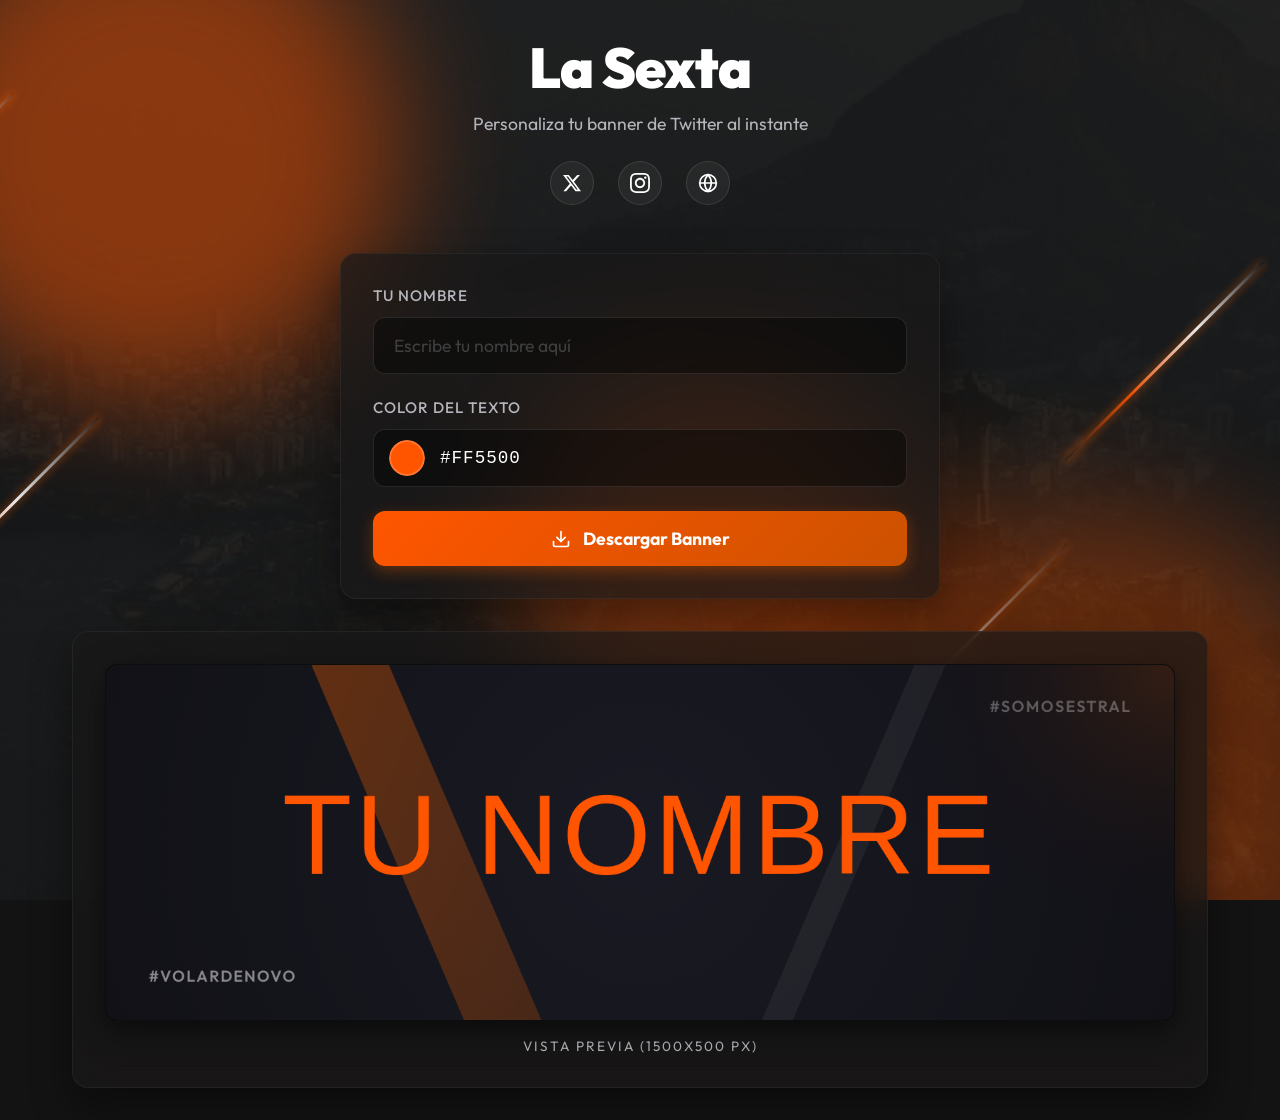
==== index.html @ 7a43eafd "Add files via upload" ====
<!DOCTYPE html>
<html lang="es">

<head>
    <meta charset="UTF-8">
    <meta name="viewport" content="width=device-width, initial-scale=1.0">
    <meta name="description"
        content="Genera tu banner personalizado para Twitter con La Sexta. Diseño premium y descarga automática.">
    <title>La Sexta - Twitter Banner Generator</title>
    <link rel="preconnect" href="https://fonts.googleapis.com">
    <link rel="preconnect" href="https://fonts.gstatic.com" crossorigin>
    <link href="https://fonts.googleapis.com/css2?family=Anton&family=Outfit:wght@300;400;700;900&display=swap"
        rel="stylesheet">
    <link rel="stylesheet" href="styles.css">
</head>

<body>
    <!-- Fondo animado: Destellos y líneas naranjas -->
    <div class="esports-bg">
        <!-- Destellos (Flares) -->
        <div class="flare flare-1"></div>
        <div class="flare flare-2"></div>
        <div class="flare flare-3"></div>

        <!-- Líneas en movimiento -->
        <div class="moving-line line-1"></div>
        <div class="moving-line line-2"></div>
        <div class="moving-line line-3"></div>
        <div class="moving-line line-4"></div>
        <div class="moving-line line-5"></div>
    </div>

    <div class="app-container">
        <header class="app-header">
            <a href="admin.html" style="text-decoration: none;">
                <h1 class="logo" id="siteTitle">La Sexta</h1>
            </a>
            <p class="subtitle" id="siteSubtitle">Personaliza tu banner de Twitter al instante</p>

            <div class="social-links" id="socialLinksContainer">
                <a href="https://x.com" id="iconX" class="social-icon" target="_blank" aria-label="Twitter / X">
                    <svg viewBox="0 0 24 24" fill="currentColor">
                        <path
                            d="M18.244 2.25h3.308l-7.227 8.26 8.502 11.24H16.17l-5.214-6.817L4.99 21.75H1.68l7.73-8.835L1.254 2.25H8.08l4.713 6.231zm-1.161 17.52h1.833L7.084 4.126H5.117z" />
                    </svg>
                </a>
                <a href="https://instagram.com" id="iconIg" class="social-icon" target="_blank" aria-label="Instagram">
                    <svg viewBox="0 0 24 24" fill="currentColor">
                        <path
                            d="M12 2.163c3.204 0 3.584.012 4.85.07 3.252.148 4.771 1.691 4.919 4.919.058 1.265.069 1.645.069 4.849 0 3.205-.012 3.584-.069 4.849-.149 3.225-1.664 4.771-4.919 4.919-1.266.058-1.644.07-4.85.07-3.204 0-3.584-.012-4.849-.07-3.26-.149-4.771-1.699-4.919-4.92-.058-1.265-.07-1.644-.07-4.849 0-3.204.013-3.583.07-4.849.149-3.227 1.664-4.771 4.919-4.919 1.266-.057 1.645-.069 4.849-.069zm0-2.163c-3.259 0-3.667.014-4.947.072-4.358.2-6.78 2.618-6.98 6.98-.059 1.281-.073 1.689-.073 4.948 0 3.259.014 3.668.072 4.948.2 4.358 2.618 6.78 6.98 6.98 1.281.058 1.689.072 4.948.072 3.259 0 3.668-.014 4.948-.072 4.354-.2 6.782-2.618 6.979-6.98.059-1.28.073-1.689.073-4.948 0-3.259-.014-3.667-.072-4.947-.196-4.354-2.617-6.78-6.979-6.98-1.281-.059-1.69-.073-4.949-.073zm0 5.838c-3.403 0-6.162 2.759-6.162 6.162s2.759 6.163 6.162 6.163 6.162-2.759 6.162-6.163c0-3.403-2.759-6.162-6.162-6.162zm0 10.162c-2.209 0-4-1.79-4-4 0-2.209 1.791-4 4-4s4 1.791 4 4c0 2.21-1.791 4-4 4zm6.406-11.845c-.796 0-1.441.645-1.441 1.44s.645 1.44 1.441 1.44c.795 0 1.439-.645 1.439-1.44s-.644-1.44-1.439-1.44z" />
                    </svg>
                </a>
                <a href="#" id="iconWeb" class="social-icon" target="_blank" aria-label="Website">
                    <svg viewBox="0 0 24 24" fill="none" stroke="currentColor" stroke-width="2" stroke-linecap="round"
                        stroke-linejoin="round">
                        <circle cx="12" cy="12" r="10"></circle>
                        <line x1="2" y1="12" x2="22" y2="12"></line>
                        <path
                            d="M12 2a15.3 15.3 0 0 1 4 10 15.3 15.3 0 0 1-4 10 15.3 15.3 0 0 1-4-10 15.3 15.3 0 0 1 4-10z">
                        </path>
                    </svg>
                </a>
            </div>
        </header>

        <main class="main-content">
            <div class="controls-panel glass-panel">
                <div class="input-group">
                    <label for="nameInput" id="inputLabel">Tu Nombre</label>
                    <input type="text" id="nameInput" placeholder="Escribe tu nombre aquí" autocomplete="off"
                        maxlength="20">
                </div>

                <div class="input-group">
                    <label for="bannerColorPicker">Color del Texto</label>
                    <div class="color-picker-wrapper">
                        <input type="color" id="bannerColorPicker" value="#ff5500" class="custom-color-input">
                        <span class="color-hex-display" id="colorHexDisplay">#ff5500</span>
                    </div>
                </div>

                <button id="downloadBtn" class="primary-btn">
                    <svg class="icon" xmlns="http://www.w3.org/2000/svg" viewBox="0 0 24 24" fill="none"
                        stroke="currentColor" stroke-width="2" stroke-linecap="round" stroke-linejoin="round">
                        <path d="M21 15v4a2 2 0 0 1-2 2H5a2 2 0 0 1-2-2v-4"></path>
                        <polyline points="7 10 12 15 17 10"></polyline>
                        <line x1="12" y1="15" x2="12" y2="3"></line>
                    </svg>
                    <span id="downloadBtnText">Descargar Banner</span>
                </button>
            </div>

            <div class="preview-panel glass-panel">
                <div class="canvas-wrapper">
                    <!-- El tamaño real en JS será 1500x500 -->
                    <canvas id="bannerCanvas"></canvas>
                </div>
                <div class="preview-label" id="previewLabel">Vista Previa (1500x500 px)</div>
            </div>
        </main>
    </div>

    <script src="main.js"></script>
</body>

</html>
---- styles.css ----
@font-face {
    font-family: 'Overwave';
    font-style: normal;
    font-weight: 400;
    src: local('Overwave'), url('https://fonts.cdnfonts.com/s/53957/Overwave-AL6AL.woff') format('woff');
}

:root {
    --color-bg-base: #141313;
    --color-bg-panel: rgba(26, 25, 25, 0.7);
    --color-primary: #ff5500;
    --color-primary-rgb: 255, 85, 0;
    /* Base orange rgb for flares */
    --color-primary-glow: rgba(var(--color-primary-rgb), 0.4);
    --color-text-main: #ffffff;
    --color-text-sub: #b5b5bc;
    --color-border: rgba(255, 255, 255, 0.05);

    --font-main: 'Outfit', sans-serif;
    --border-radius-lg: 16px;
    --border-radius-md: 12px;
}

* {
    margin: 0;
    padding: 0;
    box-sizing: border-box;
    font-family: var(--font-main);
}

body {
    background-color: var(--color-bg-base);
    color: var(--color-text-main);
    min-height: 100vh;
    overflow-x: hidden;
    position: relative;
    display: flex;
    justify-content: center;
    align-items: center;
}

/* Background Effects */
.background-effects {
    position: fixed;
    top: 0;
    left: 0;
    width: 100vw;
    height: 100vh;
    z-index: -1;
    overflow: hidden;
}

.glow {
    position: absolute;
    width: 600px;
    height: 600px;
    background: radial-gradient(circle, var(--color-primary-glow) 0%, transparent 70%);
    filter: blur(80px);
    border-radius: 50%;
    opacity: 0.5;
}

/* --- ANIMATED BG ELEMENTS --- */
.esports-bg {
    position: fixed;
    top: 0;
    left: 0;
    width: 100vw;
    height: 100vh;
    z-index: -1;
    overflow: hidden;
    background-color: var(--color-bg-base);
}

.esports-bg::before {
    content: '';
    position: absolute;
    top: -50%;
    left: -50%;
    width: 200%;
    height: 200%;
    background-image: url('brazil_bg.jpg');
    background-size: cover;
    background-repeat: repeat;
    opacity: 0.08;
    z-index: 0;
    /* Detrás de las flares y líneas */
    animation: panBrazil 60s linear infinite;
}

@keyframes panBrazil {
    0% {
        transform: translate(0, 0);
    }

    100% {
        transform: translate(-10%, -10%);
    }
}

/* Flares */
.flare {
    position: absolute;
    border-radius: 50%;
    filter: blur(60px);
    /* Menos blur para que se vea más definido */
    opacity: 0.8;
    /* Más opacos */
    animation: floatFlare 8s infinite alternate ease-in-out;
    /* Más rápidos */
}

.flare-1 {
    width: 500px;
    height: 500px;
    background: rgba(var(--color-primary-rgb), 0.6);
    top: -100px;
    left: -100px;
    animation-delay: 0s;
}

.flare-2 {
    width: 600px;
    height: 600px;
    background: rgba(var(--color-primary-rgb), 0.4);
    bottom: -200px;
    right: -100px;
    animation-delay: -2s;
    animation-duration: 12s;
}

.flare-3 {
    width: 400px;
    height: 400px;
    background: rgba(var(--color-primary-rgb), 0.5);
    top: 40%;
    left: 40%;
    animation-delay: -5s;
    animation-duration: 10s;
}

@keyframes floatFlare {
    0% {
        transform: translate(0, 0) scale(1);
    }

    50% {
        transform: translate(150px, 80px) scale(1.3);
    }

    100% {
        transform: translate(-50px, -100px) scale(1.1);
    }
}

/* Moving Lines */
.moving-line {
    position: absolute;
    background: linear-gradient(90deg, transparent, rgba(var(--color-primary-rgb), 1), #ffffff, transparent);
    height: 3px;
    width: 250px;
    opacity: 0.9;
    transform: rotate(-45deg);
    animation: shootLine linear infinite;
    box-shadow: 0 0 10px rgba(255, 102, 0, 0.8);
    /* Glow effect on lines */
}

.line-1 {
    top: 20%;
    left: -200px;
    animation-duration: 4s;
    animation-delay: 0s;
}

.line-2 {
    top: 60%;
    left: -200px;
    animation-duration: 5s;
    animation-delay: 1.5s;
    width: 350px;
}

.line-3 {
    top: -10%;
    left: 30%;
    animation-duration: 3s;
    animation-delay: 2.5s;
    width: 150px;
}

.line-4 {
    top: 80%;
    left: 50%;
    animation-duration: 6s;
    animation-delay: 0.5s;
    width: 500px;
    opacity: 0.5;
}

.line-5 {
    top: 40%;
    left: 80%;
    animation-duration: 4.5s;
    animation-delay: 3.5s;
    width: 280px;
}

@keyframes shootLine {
    0% {
        transform: rotate(-45deg) translateX(-100vw);
    }

    100% {
        transform: rotate(-45deg) translateX(250vw);
    }
}

/* Adjust app-container to sit above background */
.app-container {
    position: relative;
    z-index: 10;
}

.glass-panel {
    background: rgba(26, 25, 25, 0.4);
    border: 1px solid rgba(255, 255, 255, 0.1);
    box-shadow: 0 20px 40px rgba(0, 0, 0, 0.6);
}

/* Container */
.app-container {
    width: 100%;
    max-width: 1200px;
    padding: 2rem;
    display: flex;
    flex-direction: column;
    gap: 2rem;
}

/* Header */
.app-header {
    text-align: center;
    margin-bottom: 1rem;
    animation: fadeInDown 0.8s ease-out;
}

.logo {
    font-size: 3.5rem;
    font-weight: 900;
    letter-spacing: -1px;
    color: var(--color-site-title, #ffffff);
    margin-bottom: 0.5rem;
}

.app-header p {
    color: var(--color-text-sub);
    font-size: 1.1rem;
    max-width: 500px;
    margin: 0 auto;
    line-height: 1.5;
}

/* Social Links */
.social-links {
    display: flex;
    justify-content: center;
    gap: 1.5rem;
    margin-top: 1.5rem;
}

.social-icon {
    display: flex;
    align-items: center;
    justify-content: center;
    width: 44px;
    height: 44px;
    background: rgba(255, 255, 255, 0.05);
    border: 1px solid rgba(255, 255, 255, 0.1);
    color: var(--color-text-main);
    border-radius: 50%;
    transition: all 0.3s ease;
    backdrop-filter: blur(10px);
    -webkit-backdrop-filter: blur(10px);
}

.social-icon svg {
    width: 20px;
    height: 20px;
}

.social-icon:hover {
    color: var(--color-primary);
    border-color: var(--color-primary);
    transform: translateY(-3px);
    box-shadow: 0 5px 15px rgba(255, 102, 0, 0.2);
    background: rgba(255, 102, 0, 0.1);
}

/* Form Panel */
.main-content {
    display: flex;
    flex-direction: column;
    gap: 2rem;
    align-items: center;
}

.glass-panel {
    background: var(--color-bg-panel);
    backdrop-filter: blur(20px);
    -webkit-backdrop-filter: blur(20px);
    border: 1px solid var(--color-border);
    border-radius: var(--border-radius-lg);
    padding: 2rem;
    width: 100%;
    box-shadow: 0 20px 40px rgba(0, 0, 0, 0.4);
    animation: fadeInUp 0.8s ease-out 0.2s both;
}

.controls-panel {
    max-width: 600px;
    display: flex;
    flex-direction: column;
    gap: 1.5rem;
}

.input-group {
    display: flex;
    flex-direction: column;
    gap: 0.75rem;
}

label {
    font-size: 0.95rem;
    color: var(--color-text-sub);
    font-weight: 500;
    text-transform: uppercase;
    letter-spacing: 1px;
}

input[type="text"] {
    width: 100%;
    padding: 1rem 1.25rem;
    background: rgba(0, 0, 0, 0.4);
    border: 1px solid rgba(255, 255, 255, 0.1);
    border-radius: var(--border-radius-md);
    color: white;
    font-size: 1.1rem;
    transition: all 0.3s ease;
    outline: none;
}

input[type="text"]::placeholder {
    color: rgba(255, 255, 255, 0.2);
}

input[type="text"]:focus {
    border-color: var(--color-primary);
    box-shadow: 0 0 15px rgba(255, 85, 0, 0.2);
}

/* Custom Color Picker Styling */
.color-picker-wrapper {
    display: flex;
    align-items: center;
    gap: 15px;
    background: rgba(0, 0, 0, 0.4);
    padding: 10px 15px;
    border-radius: var(--border-radius-md);
    border: 1px solid rgba(255, 255, 255, 0.1);
    transition: all 0.3s ease;
}

.color-picker-wrapper:hover {
    border-color: rgba(255, 85, 0, 0.4);
}

.color-picker-wrapper:focus-within {
    border-color: var(--color-primary);
    box-shadow: 0 0 15px rgba(255, 85, 0, 0.2);
}

.custom-color-input {
    appearance: none;
    -webkit-appearance: none;
    -moz-appearance: none;
    width: 36px;
    height: 36px;
    border: none;
    border-radius: 50%;
    cursor: pointer;
    background: none;
    padding: 0;
}

.custom-color-input::-webkit-color-swatch-wrapper {
    padding: 0;
}

.custom-color-input::-webkit-color-swatch {
    border: 2px solid rgba(255, 255, 255, 0.2);
    border-radius: 50%;
    box-shadow: 0 0 10px rgba(0, 0, 0, 0.5);
    transition: transform 0.2s ease;
}

.custom-color-input:hover::-webkit-color-swatch {
    transform: scale(1.1);
}

.custom-color-input::-moz-color-swatch {
    border: 2px solid rgba(255, 255, 255, 0.2);
    border-radius: 50%;
    box-shadow: 0 0 10px rgba(0, 0, 0, 0.5);
}

.color-hex-display {
    font-family: monospace;
    font-size: 1.1rem;
    color: var(--color-text-main);
    letter-spacing: 1px;
    text-transform: uppercase;
}

/* Button */
.primary-btn {
    display: flex;
    align-items: center;
    justify-content: center;
    gap: 0.75rem;
    width: 100%;
    padding: 1rem 2rem;
    font-size: 1.1rem;
    font-weight: 700;
    color: #fff;
    background: linear-gradient(135deg, var(--color-primary) 0%, #cc5200 100%);
    border: none;
    border-radius: var(--border-radius-md);
    cursor: pointer;
    transition: all 0.3s ease;
    box-shadow: 0 5px 15px rgba(255, 102, 0, 0.3);
}

.primary-btn:hover {
    transform: translateY(-2px);
    box-shadow: 0 8px 25px rgba(255, 102, 0, 0.5);
    background: linear-gradient(135deg, #ff7a22 0%, #e65c00 100%);
}

.primary-btn:active {
    transform: translateY(1px);
}

.icon {
    width: 20px;
    height: 20px;
}

/* Canvas Area */
.preview-panel {
    display: flex;
    flex-direction: column;
    align-items: center;
    gap: 1rem;
    max-width: 100%;
}

.canvas-wrapper {
    width: 100%;
    /* Mantener relación de aspecto 1500:500 (3:1) */
    aspect-ratio: 3 / 1;
    border-radius: var(--border-radius-md);
    overflow: hidden;
    box-shadow: 0 10px 30px rgba(0, 0, 0, 0.5);
    border: 1px solid var(--color-border);
    position: relative;
    background: #000;
}

canvas {
    width: 100%;
    height: 100%;
    display: block;
}

.preview-label {
    color: var(--color-text-sub);
    font-size: 0.85rem;
    text-transform: uppercase;
    letter-spacing: 2px;
}

/* Keyframes */
@keyframes fadeInDown {
    from {
        opacity: 0;
        transform: translateY(-20px);
    }

    to {
        opacity: 1;
        transform: translateY(0);
    }
}

@keyframes fadeInUp {
    from {
        opacity: 0;
        transform: translateY(20px);
    }

    to {
        opacity: 1;
        transform: translateY(0);
    }
}

/* Responsive */
@media (max-width: 768px) {
    .app-container {
        padding: 1rem;
        gap: 1rem;
    }

    .logo {
        font-size: 2.5rem;
    }

    .glass-panel {
        padding: 1.5rem;
    }

    .controls-panel {
        gap: 1rem;
    }

    .social-links {
        gap: 1rem;
        margin-top: 1rem;
    }

    .social-icon {
        width: 38px;
        height: 38px;
    }

    .app-header p {
        font-size: 0.95rem;
    }

    .primary-btn {
        padding: 0.8rem 1.5rem;
        font-size: 1rem;
    }
}

@media (max-width: 480px) {
    .logo {
        font-size: 2rem;
    }

    .color-picker-wrapper {
        flex-direction: column;
        align-items: stretch;
    }

    .custom-color-input {
        width: 100%;
    }
}
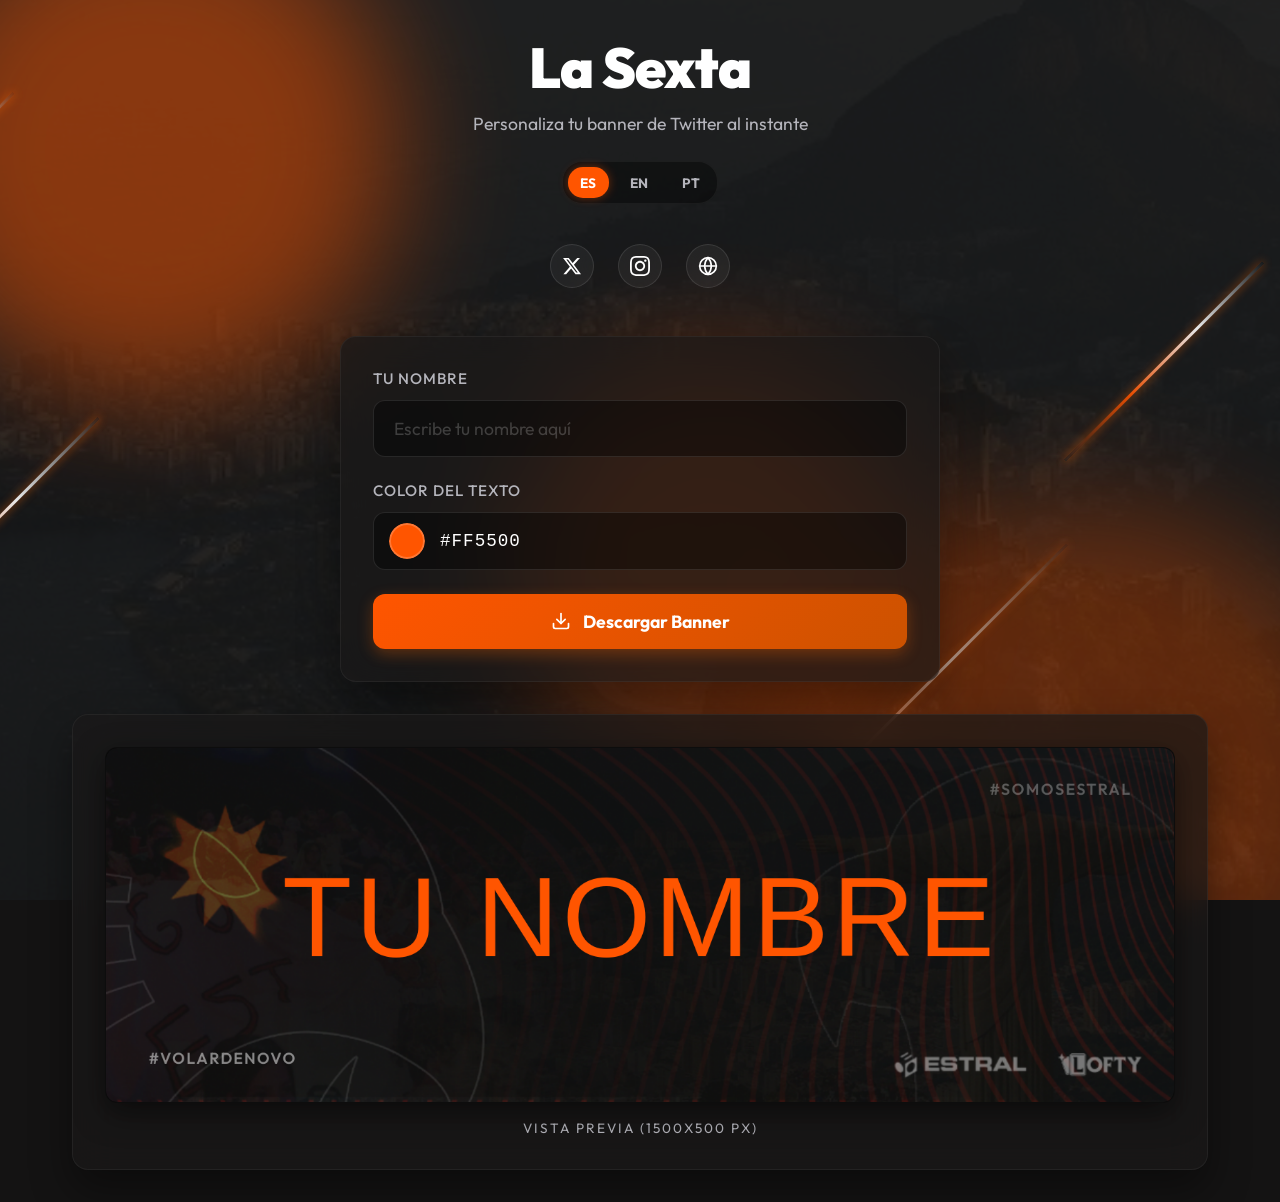
==== commit 3665e4da: "Add files via upload" ====
--- a/index.html
+++ b/index.html
@@ -35,9 +35,16 @@
             <a href="admin.html" style="text-decoration: none;">
                 <h1 class="logo" id="siteTitle">La Sexta</h1>
             </a>
-            <p class="subtitle" id="siteSubtitle">Personaliza tu banner de Twitter al instante</p>
+            <p class="subtitle" id="siteSubtitle" data-i18n="siteSubtitle">Personaliza tu banner de Twitter al instante</p>
 
-            <div class="social-links" id="socialLinksContainer">
+            <div class="header-controls">
+                <div class="language-switcher">
+                    <button class="lang-btn active" data-lang="es">ES</button>
+                    <button class="lang-btn" data-lang="en">EN</button>
+                    <button class="lang-btn" data-lang="pt">PT</button>
+                </div>
+
+                <div class="social-links" id="socialLinksContainer">
                 <a href="https://x.com" id="iconX" class="social-icon" target="_blank" aria-label="Twitter / X">
                     <svg viewBox="0 0 24 24" fill="currentColor">
                         <path
@@ -61,18 +68,19 @@
                     </svg>
                 </a>
             </div>
+            </div>
         </header>
 
         <main class="main-content">
             <div class="controls-panel glass-panel">
                 <div class="input-group">
-                    <label for="nameInput" id="inputLabel">Tu Nombre</label>
-                    <input type="text" id="nameInput" placeholder="Escribe tu nombre aquí" autocomplete="off"
+                    <label for="nameInput" id="inputLabel" data-i18n="inputLabel">Tu Nombre</label>
+                    <input type="text" id="nameInput" placeholder="Escribe tu nombre aquí" data-i18n-placeholder="inputPlaceholder" autocomplete="off"
                         maxlength="20">
                 </div>
 
                 <div class="input-group">
-                    <label for="bannerColorPicker">Color del Texto</label>
+                    <label for="bannerColorPicker" data-i18n="colorLabel">Color del Texto</label>
                     <div class="color-picker-wrapper">
                         <input type="color" id="bannerColorPicker" value="#ff5500" class="custom-color-input">
                         <span class="color-hex-display" id="colorHexDisplay">#ff5500</span>
@@ -86,7 +94,7 @@
                         <polyline points="7 10 12 15 17 10"></polyline>
                         <line x1="12" y1="15" x2="12" y2="3"></line>
                     </svg>
-                    <span id="downloadBtnText">Descargar Banner</span>
+                    <span id="downloadBtnText" data-i18n="downloadBtn">Descargar Banner</span>
                 </button>
             </div>
 
@@ -95,7 +103,7 @@
                     <!-- El tamaño real en JS será 1500x500 -->
                     <canvas id="bannerCanvas"></canvas>
                 </div>
-                <div class="preview-label" id="previewLabel">Vista Previa (1500x500 px)</div>
+                <div class="preview-label" id="previewLabel" data-i18n="previewLabel">Vista Previa (1500x500 px)</div>
             </div>
         </main>
     </div>
--- a/styles.css
+++ b/styles.css
@@ -330,6 +330,52 @@
     gap: 0.75rem;
 }
 
+la.subtitle {
+    font-size: 1.1rem;
+    color: var(--color-text-sub);
+    font-weight: 300;
+}
+
+.header-controls {
+    display: flex;
+    flex-direction: column;
+    align-items: center;
+    gap: 1rem;
+    margin-top: 1.5rem;
+}
+
+.language-switcher {
+    display: flex;
+    gap: 0.5rem;
+    background: rgba(0, 0, 0, 0.4);
+    padding: 0.3rem;
+    border-radius: 20px;
+    border: 1px solid var(--color-border);
+}
+
+.lang-btn {
+    background: transparent;
+    border: none;
+    color: var(--color-text-sub);
+    padding: 0.4rem 0.8rem;
+    border-radius: 15px;
+    font-size: 0.85rem;
+    font-weight: 700;
+    cursor: pointer;
+    transition: all 0.3s ease;
+}
+
+.lang-btn:hover {
+    color: var(--color-text-main);
+    background: rgba(255, 255, 255, 0.1);
+}
+
+.lang-btn.active {
+    background: var(--color-primary);
+    color: #fff;
+    box-shadow: 0 0 10px var(--color-primary-glow);
+}
+
 label {
     font-size: 0.95rem;
     color: var(--color-text-sub);
@@ -552,6 +598,10 @@
         padding: 0.8rem 1.5rem;
         font-size: 1rem;
     }
+
+    .header-controls {
+        margin-top: 1rem;
+    }
 }
 
 @media (max-width: 480px) {
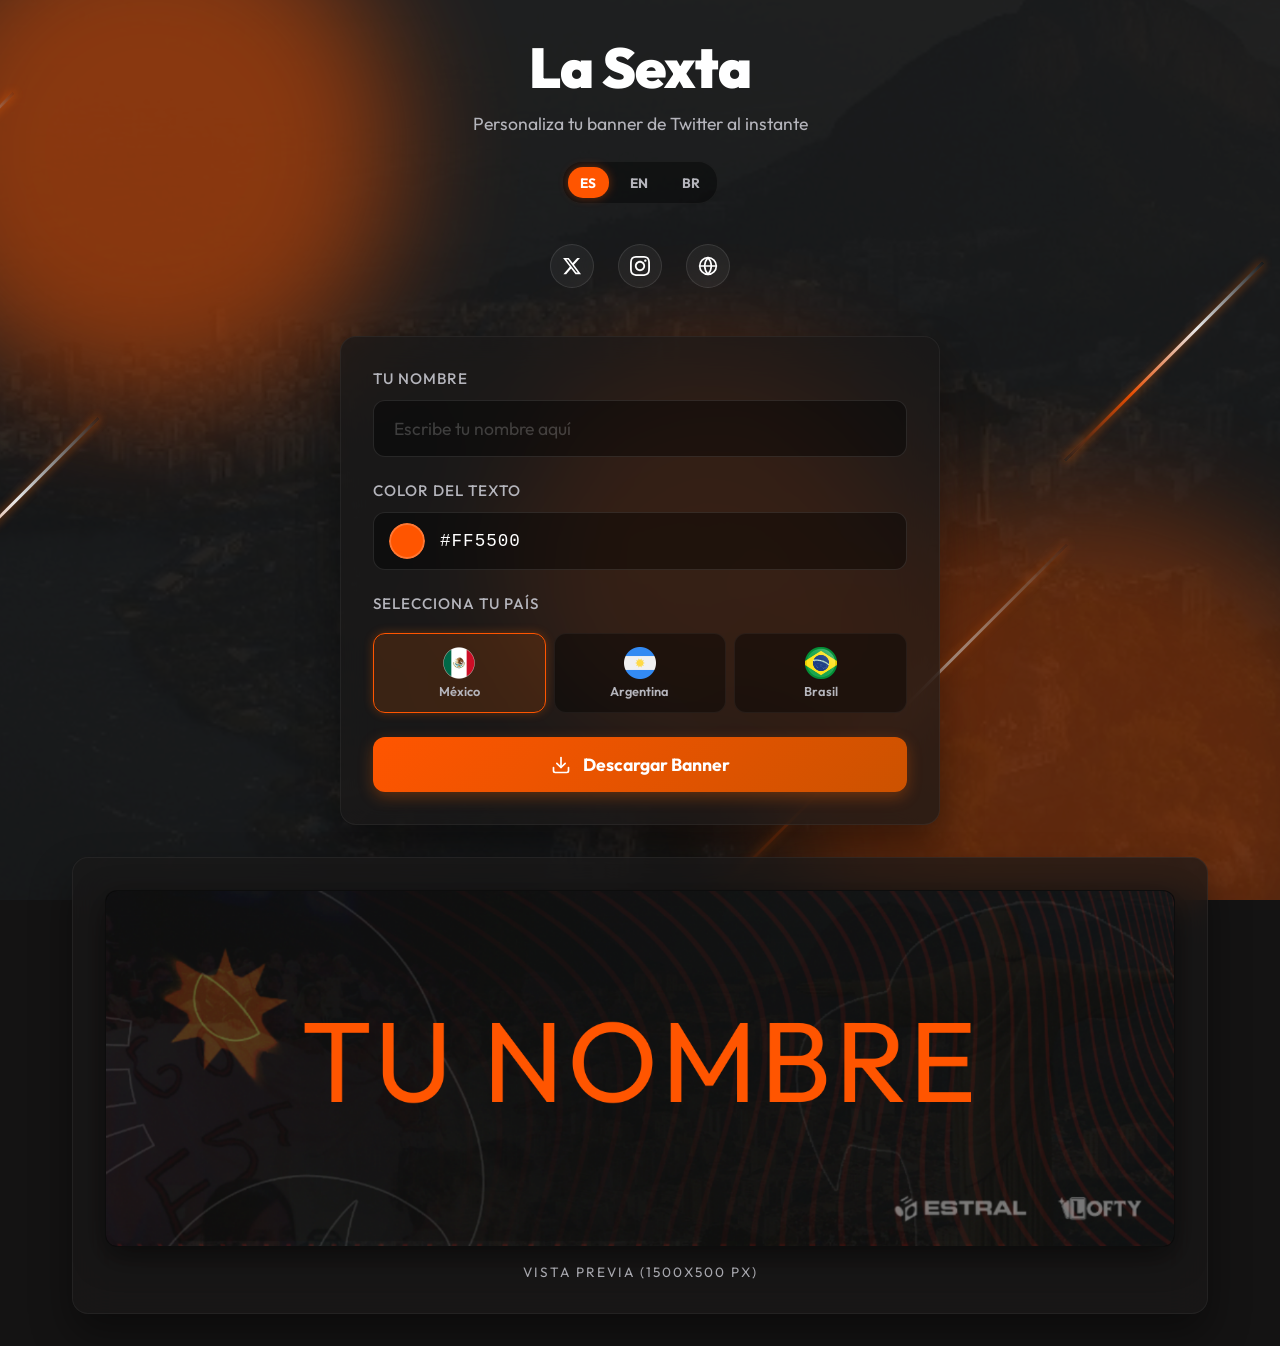
==== commit 1359ebb0: "Add files via upload" ====
--- a/index.html
+++ b/index.html
@@ -11,6 +11,7 @@
     <link rel="preconnect" href="https://fonts.gstatic.com" crossorigin>
     <link href="https://fonts.googleapis.com/css2?family=Anton&family=Outfit:wght@300;400;700;900&display=swap"
         rel="stylesheet">
+    <link href="https://fonts.googleapis.com/css2?family=Knewave&display=swap" rel="stylesheet">
     <link rel="stylesheet" href="styles.css">
 </head>
 
@@ -35,55 +36,87 @@
             <a href="admin.html" style="text-decoration: none;">
                 <h1 class="logo" id="siteTitle">La Sexta</h1>
             </a>
-            <p class="subtitle" id="siteSubtitle" data-i18n="siteSubtitle">Personaliza tu banner de Twitter al instante</p>
+            <p class="subtitle" id="siteSubtitle" data-tr-es="Personaliza tu banner de Twitter al instante"
+                data-tr-en="Customize your Twitter banner instantly"
+                data-tr-br="Personalize seu banner do Twitter instantaneamente">Personaliza tu banner de Twitter al
+                instante
+            </p>
 
             <div class="header-controls">
                 <div class="language-switcher">
-                    <button class="lang-btn active" data-lang="es">ES</button>
-                    <button class="lang-btn" data-lang="en">EN</button>
-                    <button class="lang-btn" data-lang="pt">PT</button>
+                    <button class="lang-btn" onclick="window.setLanguage('es')">ES</button>
+                    <button class="lang-btn" onclick="window.setLanguage('en')">EN</button>
+                    <button class="lang-btn" onclick="window.setLanguage('br')">BR</button>
                 </div>
 
                 <div class="social-links" id="socialLinksContainer">
-                <a href="https://x.com" id="iconX" class="social-icon" target="_blank" aria-label="Twitter / X">
-                    <svg viewBox="0 0 24 24" fill="currentColor">
-                        <path
-                            d="M18.244 2.25h3.308l-7.227 8.26 8.502 11.24H16.17l-5.214-6.817L4.99 21.75H1.68l7.73-8.835L1.254 2.25H8.08l4.713 6.231zm-1.161 17.52h1.833L7.084 4.126H5.117z" />
-                    </svg>
-                </a>
-                <a href="https://instagram.com" id="iconIg" class="social-icon" target="_blank" aria-label="Instagram">
-                    <svg viewBox="0 0 24 24" fill="currentColor">
-                        <path
-                            d="M12 2.163c3.204 0 3.584.012 4.85.07 3.252.148 4.771 1.691 4.919 4.919.058 1.265.069 1.645.069 4.849 0 3.205-.012 3.584-.069 4.849-.149 3.225-1.664 4.771-4.919 4.919-1.266.058-1.644.07-4.85.07-3.204 0-3.584-.012-4.849-.07-3.26-.149-4.771-1.699-4.919-4.92-.058-1.265-.07-1.644-.07-4.849 0-3.204.013-3.583.07-4.849.149-3.227 1.664-4.771 4.919-4.919 1.266-.057 1.645-.069 4.849-.069zm0-2.163c-3.259 0-3.667.014-4.947.072-4.358.2-6.78 2.618-6.98 6.98-.059 1.281-.073 1.689-.073 4.948 0 3.259.014 3.668.072 4.948.2 4.358 2.618 6.78 6.98 6.98 1.281.058 1.689.072 4.948.072 3.259 0 3.668-.014 4.948-.072 4.354-.2 6.782-2.618 6.979-6.98.059-1.28.073-1.689.073-4.948 0-3.259-.014-3.667-.072-4.947-.196-4.354-2.617-6.78-6.979-6.98-1.281-.059-1.69-.073-4.949-.073zm0 5.838c-3.403 0-6.162 2.759-6.162 6.162s2.759 6.163 6.162 6.163 6.162-2.759 6.162-6.163c0-3.403-2.759-6.162-6.162-6.162zm0 10.162c-2.209 0-4-1.79-4-4 0-2.209 1.791-4 4-4s4 1.791 4 4c0 2.21-1.791 4-4 4zm6.406-11.845c-.796 0-1.441.645-1.441 1.44s.645 1.44 1.441 1.44c.795 0 1.439-.645 1.439-1.44s-.644-1.44-1.439-1.44z" />
-                    </svg>
-                </a>
-                <a href="#" id="iconWeb" class="social-icon" target="_blank" aria-label="Website">
-                    <svg viewBox="0 0 24 24" fill="none" stroke="currentColor" stroke-width="2" stroke-linecap="round"
-                        stroke-linejoin="round">
-                        <circle cx="12" cy="12" r="10"></circle>
-                        <line x1="2" y1="12" x2="22" y2="12"></line>
-                        <path
-                            d="M12 2a15.3 15.3 0 0 1 4 10 15.3 15.3 0 0 1-4 10 15.3 15.3 0 0 1-4-10 15.3 15.3 0 0 1 4-10z">
-                        </path>
-                    </svg>
-                </a>
-            </div>
+                    <a href="https://x.com/EST_LaSexta" id="iconX" class="social-icon" target="_blank"
+                        aria-label="Twitter / X">
+                        <svg viewBox="0 0 24 24" fill="currentColor">
+                            <path
+                                d="M18.244 2.25h3.308l-7.227 8.26 8.502 11.24H16.17l-5.214-6.817L4.99 21.75H1.68l7.73-8.835L1.254 2.25H8.08l4.713 6.231zm-1.161 17.52h1.833L7.084 4.126H5.117z" />
+                        </svg>
+                    </a>
+                    <a href="https://www.instagram.com/estralesports/" id="iconIg" class="social-icon" target="_blank"
+                        aria-label="Instagram">
+                        <svg viewBox="0 0 24 24" fill="currentColor">
+                            <path
+                                d="M12 2.163c3.204 0 3.584.012 4.85.07 3.252.148 4.771 1.691 4.919 4.919.058 1.265.069 1.645.069 4.849 0 3.205-.012 3.584-.069 4.849-.149 3.225-1.664 4.771-4.919 4.919-1.266.058-1.644.07-4.85.07-3.204 0-3.584-.012-4.849-.07-3.26-.149-4.771-1.699-4.919-4.92-.058-1.265-.07-1.644-.07-4.849 0-3.204.013-3.583.07-4.849.149-3.227 1.664-4.771 4.919-4.919 1.266-.057 1.645-.069 4.849-.069zm0-2.163c-3.259 0-3.667.014-4.947.072-4.358.2-6.78 2.618-6.98 6.98-.059 1.281-.073 1.689-.073 4.948 0 3.259.014 3.668.072 4.948.2 4.358 2.618 6.78 6.98 6.98 1.281.058 1.689.072 4.948.072 3.259 0 3.668-.014 4.948-.072 4.354-.2 6.782-2.618 6.979-6.98.059-1.28.073-1.689.073-4.948 0-3.259-.014-3.667-.072-4.947-.196-4.354-2.617-6.78-6.979-6.98-1.281-.059-1.69-.073-4.949-.073zm0 5.838c-3.403 0-6.162 2.759-6.162 6.162s2.759 6.163 6.162 6.163 6.162-2.759 6.162-6.163c0-3.403-2.759-6.162-6.162-6.162zm0 10.162c-2.209 0-4-1.79-4-4 0-2.209 1.791-4 4-4s4 1.791 4 4c0 2.21-1.791 4-4 4zm6.406-11.845c-.796 0-1.441.645-1.441 1.44s.645 1.44 1.441 1.44c.795 0 1.439-.645 1.439-1.44s-.644-1.44-1.439-1.44z" />
+                        </svg>
+                    </a>
+                    <a href="https://shop.estral.gg/" id="iconWeb" class="social-icon" target="_blank"
+                        aria-label="Website">
+                        <svg viewBox="0 0 24 24" fill="none" stroke="currentColor" stroke-width="2"
+                            stroke-linecap="round" stroke-linejoin="round">
+                            <circle cx="12" cy="12" r="10"></circle>
+                            <line x1="2" y1="12" x2="22" y2="12"></line>
+                            <path
+                                d="M12 2a15.3 15.3 0 0 1 4 10 15.3 15.3 0 0 1-4 10 15.3 15.3 0 0 1-4-10 15.3 15.3 0 0 1 4-10z">
+                            </path>
+                        </svg>
+                    </a>
+                </div>
             </div>
         </header>
 
         <main class="main-content">
             <div class="controls-panel glass-panel">
                 <div class="input-group">
-                    <label for="nameInput" id="inputLabel" data-i18n="inputLabel">Tu Nombre</label>
-                    <input type="text" id="nameInput" placeholder="Escribe tu nombre aquí" data-i18n-placeholder="inputPlaceholder" autocomplete="off"
-                        maxlength="20">
+                    <label for="nameInput" id="inputLabel" data-tr-es="Tu Nombre" data-tr-en="Your Name"
+                        data-tr-br="Seu Nome">Tu Nombre</label>
+                    <input type="text" id="nameInput" data-plc-es="Escribe tu nombre aquí"
+                        data-plc-en="Type your name here" data-plc-br="Digite seu nome aqui"
+                        placeholder="Escribe tu nombre aquí" autocomplete="off" maxlength="20">
                 </div>
 
                 <div class="input-group">
-                    <label for="bannerColorPicker" data-i18n="colorLabel">Color del Texto</label>
+                    <label for="bannerColorPicker" data-tr-es="Color del Texto" data-tr-en="Text Color"
+                        data-tr-br="Cor do Texto">Color del Texto</label>
                     <div class="color-picker-wrapper">
                         <input type="color" id="bannerColorPicker" value="#ff5500" class="custom-color-input">
                         <span class="color-hex-display" id="colorHexDisplay">#ff5500</span>
+                    </div>
+                </div>
+
+                <div class="input-group">
+                    <label id="countryLabel" data-tr-es="Selecciona tu País" data-tr-en="Select your Region"
+                        data-tr-br="Selecione sua Região">Selecciona tu País</label>
+                    <div class="country-selector">
+                        <button class="country-btn active" data-country="mx">
+                            <img src="icon_mx.png" alt="" class="flag-icon-img">
+                            <span class="country-name" data-tr-es="México" data-tr-en="Mexico"
+                                data-tr-br="México">México</span>
+                        </button>
+                        <button class="country-btn" data-country="ar">
+                            <img src="icon_ar.png" alt="" class="flag-icon-img">
+                            <span class="country-name" data-tr-es="Argentina" data-tr-en="Argentina"
+                                data-tr-br="Argentina">Argentina</span>
+                        </button>
+                        <button class="country-btn" data-country="br">
+                            <img src="icon_br.png" alt="" class="flag-icon-img">
+                            <span class="country-name" data-tr-es="Brasil" data-tr-en="Brazil"
+                                data-tr-br="Brasil">Brasil</span>
+                        </button>
                     </div>
                 </div>
 
@@ -94,7 +127,8 @@
                         <polyline points="7 10 12 15 17 10"></polyline>
                         <line x1="12" y1="15" x2="12" y2="3"></line>
                     </svg>
-                    <span id="downloadBtnText" data-i18n="downloadBtn">Descargar Banner</span>
+                    <span id="downloadBtnText" data-tr-es="Descargar Banner" data-tr-en="Download Banner"
+                        data-tr-br="Baixar Banner">Descargar Banner</span>
                 </button>
             </div>
 
@@ -103,7 +137,9 @@
                     <!-- El tamaño real en JS será 1500x500 -->
                     <canvas id="bannerCanvas"></canvas>
                 </div>
-                <div class="preview-label" id="previewLabel" data-i18n="previewLabel">Vista Previa (1500x500 px)</div>
+                <div class="preview-label" id="previewLabel" data-tr-es="Vista Previa (1500x500 px)"
+                    data-tr-en="Preview (1500x500 px)" data-tr-br="Pré-visualização (1500x500 px)">Vista Previa
+                    (1500x500 px)</div>
             </div>
         </main>
     </div>
--- a/styles.css
+++ b/styles.css
@@ -468,6 +468,54 @@
     text-transform: uppercase;
 }
 
+/* --- COMPONENTES ESPECÍFICOS --- */
+
+.country-selector {
+    display: grid;
+    grid-template-columns: repeat(3, 1fr);
+    gap: 0.5rem;
+    margin-top: 0.5rem;
+}
+
+.country-btn {
+    display: flex;
+    flex-direction: column;
+    align-items: center;
+    justify-content: center;
+    gap: 0.3rem;
+    background: rgba(0, 0, 0, 0.4);
+    border: 1px solid var(--color-border);
+    padding: 0.8rem 0.5rem;
+    border-radius: 12px;
+    cursor: pointer;
+    transition: all 0.3s ease;
+    color: var(--color-text-sub);
+}
+
+.country-btn:hover {
+    background: rgba(255, 255, 255, 0.05);
+    border-color: rgba(255, 255, 255, 0.2);
+}
+
+.country-btn.active {
+    background: rgba(255, 102, 0, 0.15);
+    /* Tint sutil primario */
+    border-color: var(--color-primary);
+    box-shadow: 0 0 10px rgba(255, 102, 0, 0.3);
+}
+
+.flag-icon-img {
+    width: 32px;
+    height: 32px;
+    object-fit: contain;
+    border-radius: 4px;
+}
+
+.country-name {
+    font-size: 0.8rem;
+    font-weight: 600;
+}
+
 /* Button */
 .primary-btn {
     display: flex;
@@ -617,4 +665,21 @@
     .custom-color-input {
         width: 100%;
     }
+
+    .country-selector {
+        gap: 0.3rem;
+    }
+
+    .country-btn {
+        padding: 0.6rem 0.2rem;
+    }
+
+    .flag-icon-img {
+        width: 24px;
+        height: auto;
+    }
+
+    .country-name {
+        font-size: 0.72rem;
+    }
 }
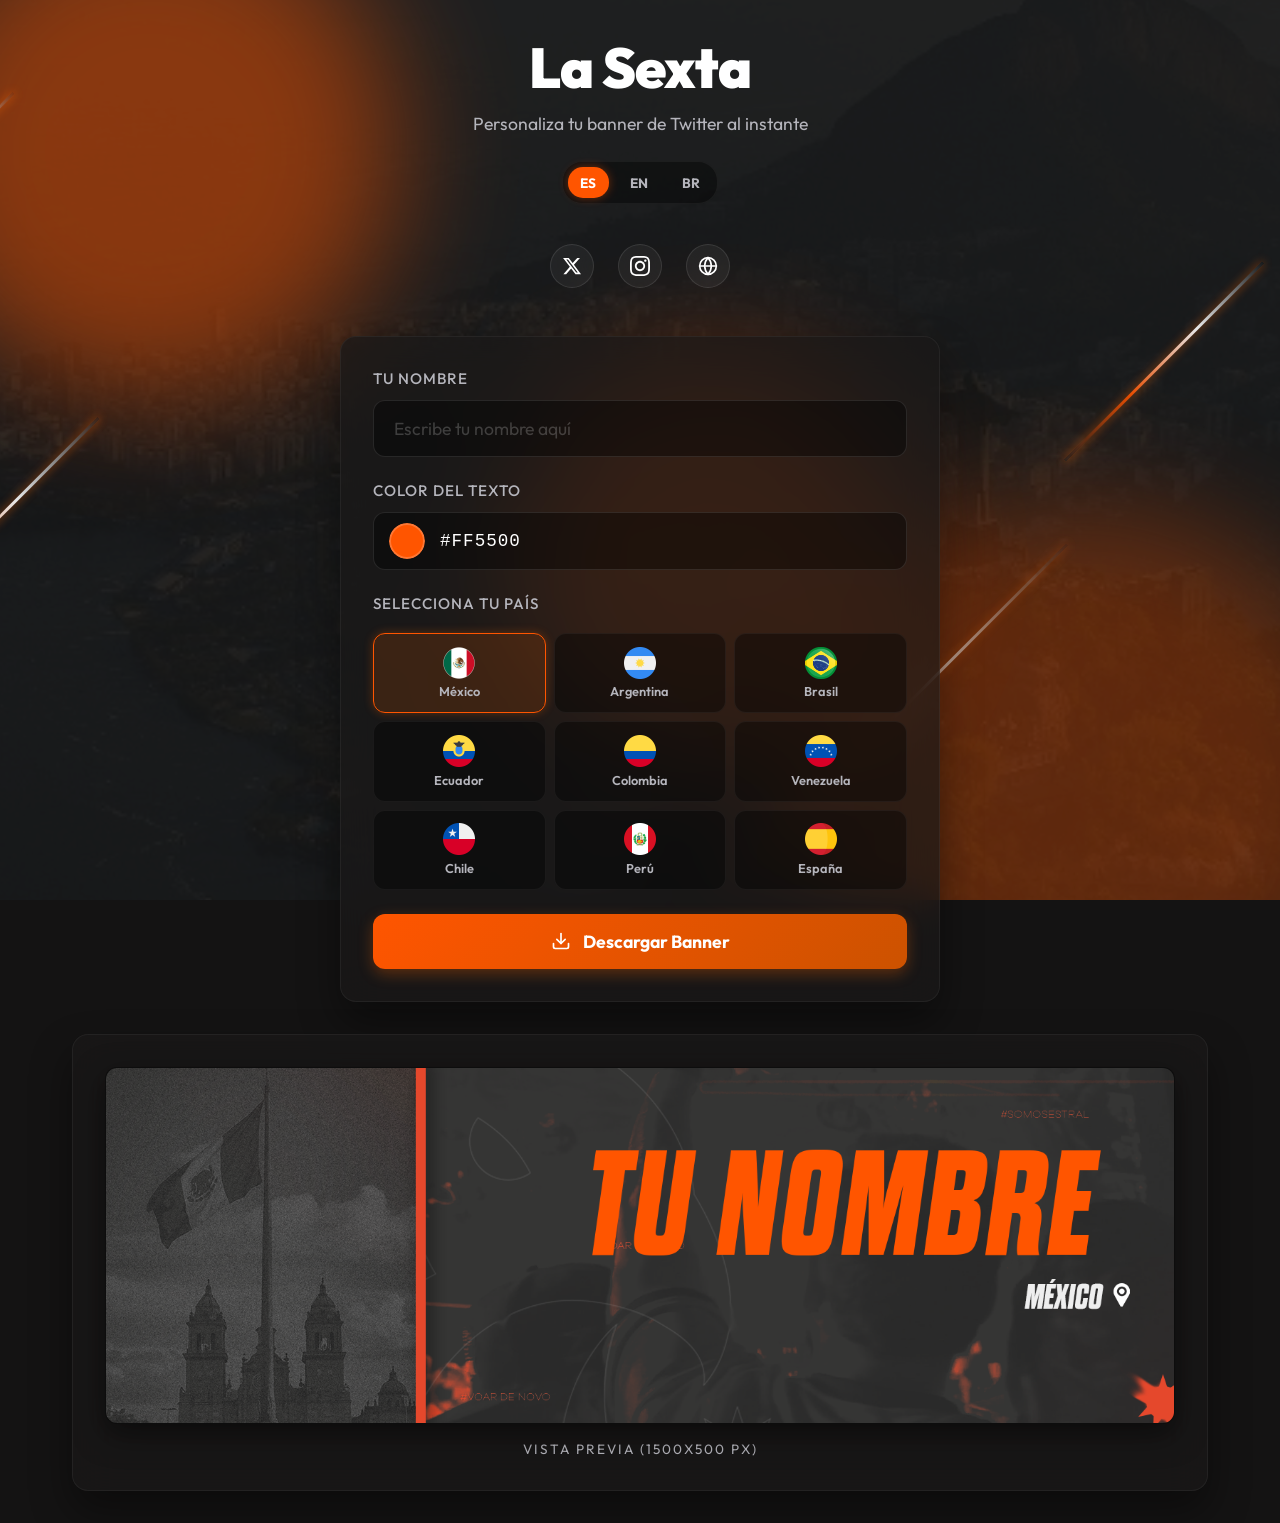
==== commit 7be2fcc5: "Add files via upload" ====
--- a/index.html
+++ b/index.html
@@ -117,6 +117,35 @@
                             <span class="country-name" data-tr-es="Brasil" data-tr-en="Brazil"
                                 data-tr-br="Brasil">Brasil</span>
                         </button>
+                        <button class="country-btn" data-country="ec">
+                            <img src="icon_ec.png" alt="" class="flag-icon-img">
+                            <span class="country-name" data-tr-es="Ecuador" data-tr-en="Ecuador"
+                                data-tr-br="Equador">Ecuador</span>
+                        </button>
+                        <button class="country-btn" data-country="col">
+                            <img src="icon_col.png" alt="" class="flag-icon-img">
+                            <span class="country-name" data-tr-es="Colombia" data-tr-en="Colombia"
+                                data-tr-br="Colômbia">Colombia</span>
+                        </button>
+                        <button class="country-btn" data-country="vzla">
+                            <img src="icon_vzla.png" alt="" class="flag-icon-img">
+                            <span class="country-name" data-tr-es="Venezuela" data-tr-en="Venezuela"
+                                data-tr-br="Venezuela">Venezuela</span>
+                        </button>
+                        <button class="country-btn" data-country="cl">
+                            <img src="icon_cl.png" alt="" class="flag-icon-img">
+                            <span class="country-name" data-tr-es="Chile" data-tr-en="Chile"
+                                data-tr-br="Chile">Chile</span>
+                        </button>
+                        <button class="country-btn" data-country="pe">
+                            <img src="icon_pe.png" alt="" class="flag-icon-img">
+                            <span class="country-name" data-tr-es="Perú" data-tr-en="Peru" data-tr-br="Peru">Perú</span>
+                        </button>
+                        <button class="country-btn" data-country="esp">
+                            <img src="icon_esp.png" alt="" class="flag-icon-img">
+                            <span class="country-name" data-tr-es="España" data-tr-en="Spain"
+                                data-tr-br="Espanha">España</span>
+                        </button>
                     </div>
                 </div>
 
--- a/styles.css
+++ b/styles.css
@@ -3,6 +3,14 @@
     font-style: normal;
     font-weight: 400;
     src: local('Overwave'), url('https://fonts.cdnfonts.com/s/53957/Overwave-AL6AL.woff') format('woff');
+}
+
+@font-face {
+    font-family: 'DharmaGothic';
+    font-style: italic;
+    font-weight: 800;
+    /* ExtraBold */
+    src: local('Dharma Gothic E ExBold Italic'), url('./DHARMAGOTHICE-EXBOLDITALIC.TTF') format('truetype');
 }
 
 :root {
